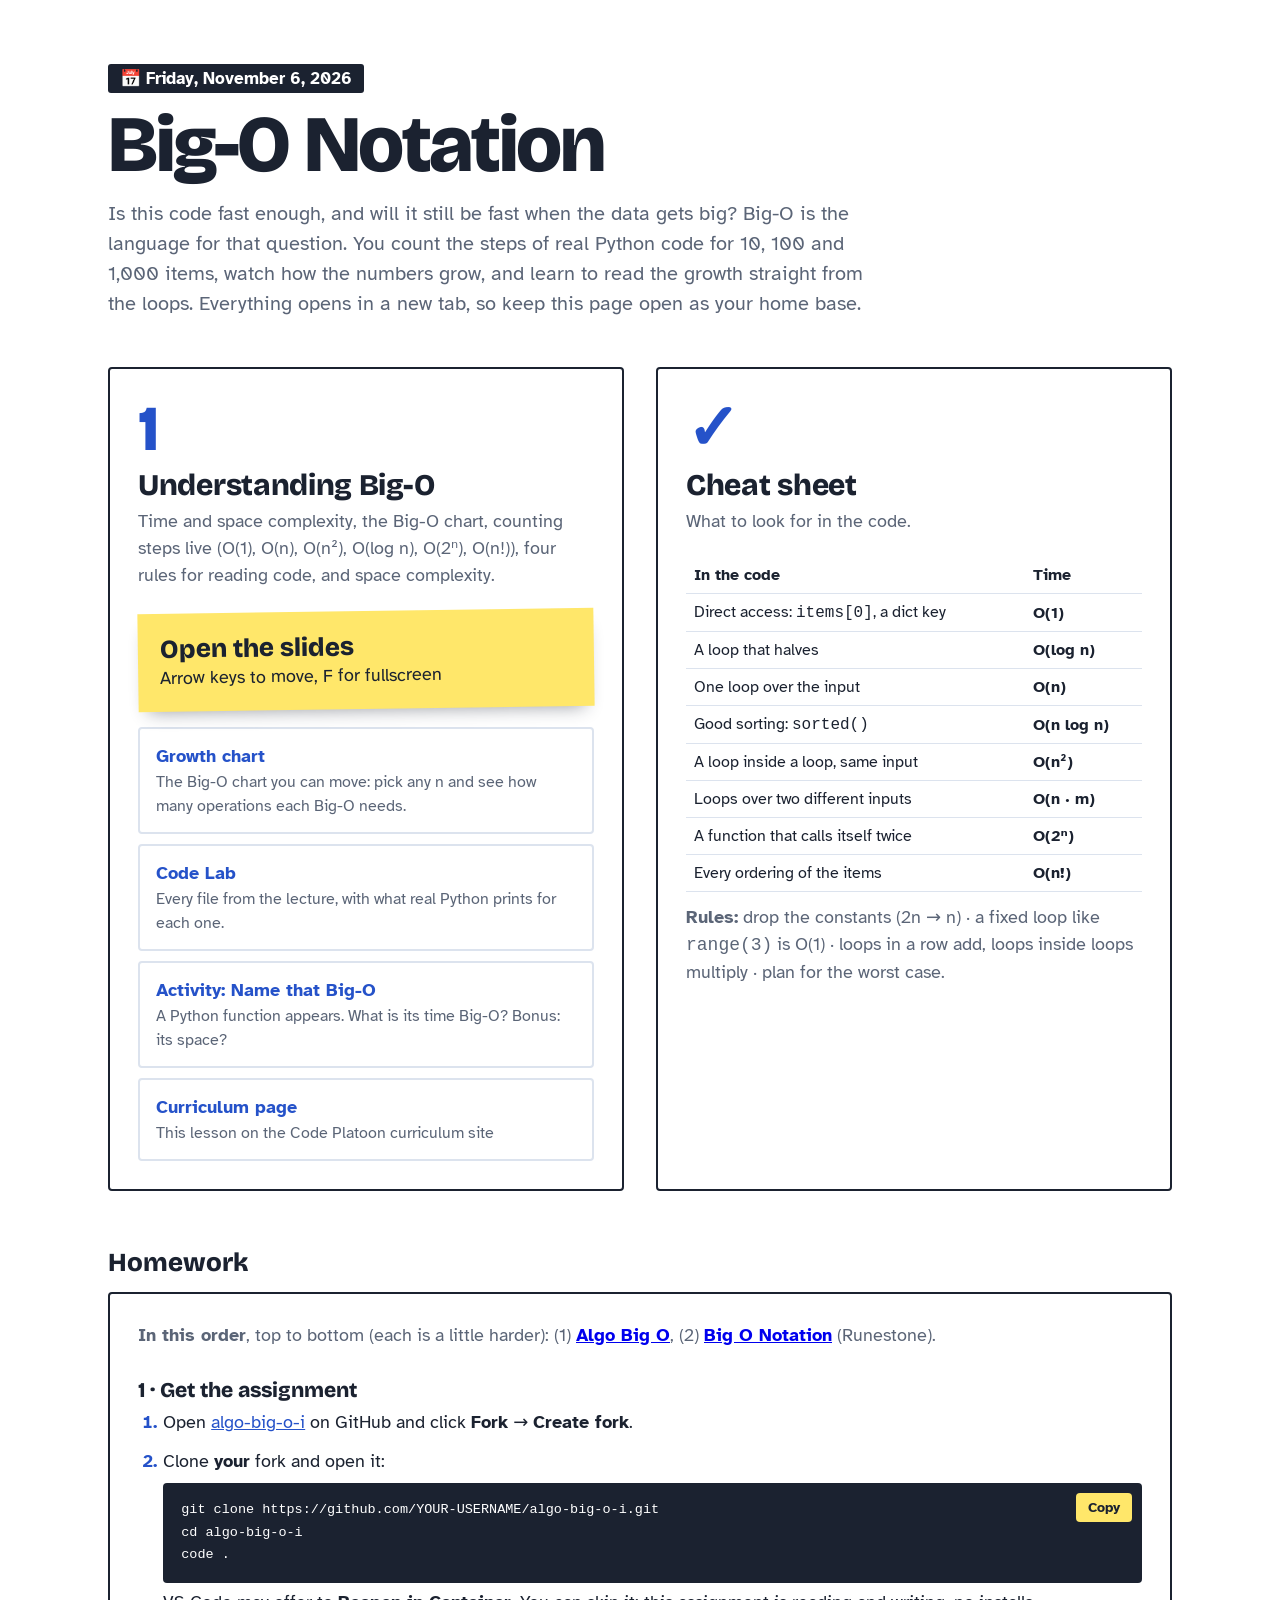
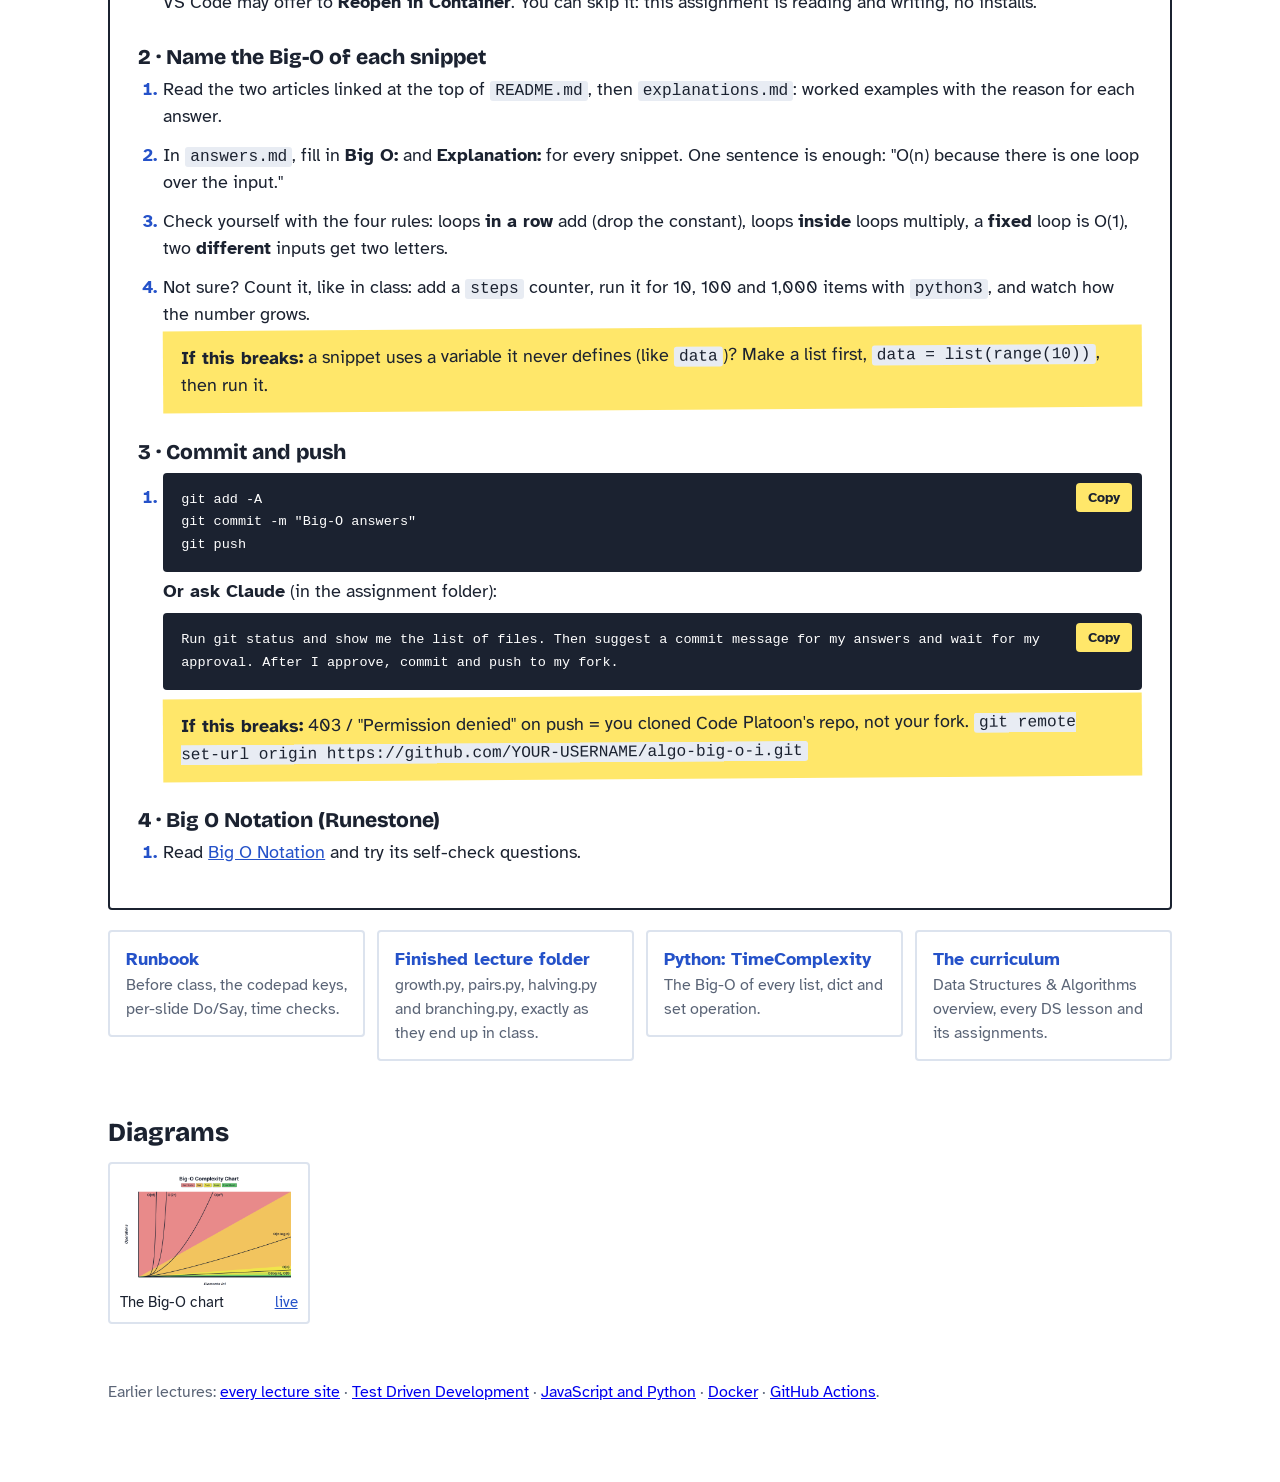
==== index.html @ f4eacbfa "Big-O Notation lecture: 15 slides with Python code-alongs, live Big-O chart, Name that Big-O activit" ====
<!doctype html>
<html lang="en">
<head>
<meta charset="utf-8">
<meta name="viewport" content="width=device-width, initial-scale=1">
<title>Big-O Notation</title>
<link href="https://fonts.googleapis.com/css2?family=Atkinson+Hyperlegible:wght@400;700&family=Bricolage+Grotesque:opsz,wght@12..96,700;12..96,800&display=swap" rel="stylesheet">
<style>
  :root { --paper:#f4f6f9; --grid:#dce3ee; --ink:#1b2230; --muted:#5b6577; --blue:#2552c9; --green:#13795b; --sticky:#ffe76a; }
  * { box-sizing: border-box; }
  body { margin: 0; font-family: 'Atkinson Hyperlegible', system-ui, sans-serif; color: var(--ink); font-size: 18px; line-height: 1.5;
    background: var(--paper) linear-gradient(var(--grid) 1px, transparent 1px) -1px -1px / 40px 40px,
                linear-gradient(90deg, var(--grid) 1px, transparent 1px) -1px -1px / 40px 40px; }
  main { max-width: 1120px; margin: 0 auto; padding: 64px 28px 80px; }
  h1 { font: 800 clamp(44px, 7vw, 80px)/0.95 'Bricolage Grotesque', sans-serif; letter-spacing: -0.03em; margin: 0 0 16px; }
  .lede { max-width: 60ch; color: var(--muted); font-size: 20px; margin: 0 0 48px; }
  .lectures { display: grid; grid-template-columns: repeat(auto-fit, minmax(320px, 1fr)); gap: 32px; }
  section { background: #fff; border: 2px solid var(--ink); border-radius: 4px; padding: 28px; }
  .date { display: inline-block; font: 700 17px 'Atkinson Hyperlegible', sans-serif; background: var(--ink); color: #fff; padding: 4px 12px; border-radius: 3px; margin: 0 0 14px; }
  .num { font: 800 64px/1 'Bricolage Grotesque', sans-serif; color: var(--blue); }
  h2 { font: 800 30px/1.1 'Bricolage Grotesque', sans-serif; margin: 8px 0 6px; letter-spacing: -0.01em; }
  section > p { margin: 0 0 22px; color: var(--muted); }
  a.slides { display: block; background: var(--sticky); color: var(--ink); text-decoration: none; padding: 20px 22px; margin-bottom: 18px;
    transform: rotate(-0.8deg); box-shadow: 0 10px 18px -10px rgb(27 34 48 / 0.45); transition: transform .15s; }
  a.slides:hover, a.slides:focus-visible { transform: rotate(0deg) translateY(-2px); }
  a.slides b { display: block; font: 800 26px 'Bricolage Grotesque', sans-serif; }
  ol { list-style: none; margin: 0; padding: 0; display: grid; gap: 10px; }
  ol a { display: block; padding: 14px 16px; border: 2px solid var(--grid); border-radius: 4px; color: var(--ink); text-decoration: none; }
  ol a:hover, ol a:focus-visible { border-color: var(--blue); }
  ol a b { color: var(--blue); }
  ol a span { display: block; color: var(--muted); font-size: 16px; }
  h3 { font: 800 26px 'Bricolage Grotesque', sans-serif; margin: 56px 0 14px; }
  .kit { display: grid; grid-template-columns: repeat(auto-fit, minmax(240px, 1fr)); gap: 12px; }
  .kit a { background: #fff; }
  .gallery { display: grid; grid-template-columns: repeat(auto-fill, minmax(200px, 1fr)); gap: 14px; }
  .gallery figure { margin: 0; background: #fff; border: 2px solid var(--grid); border-radius: 4px; padding: 8px; }
  .gallery img { width: 100%; aspect-ratio: 16/10; object-fit: cover; object-position: top; display: block; }
  .gallery figcaption { font-size: 15px; padding: 6px 2px 0; display: flex; justify-content: space-between; gap: 8px; }
  .gallery figcaption a { color: var(--blue); }
  .install { margin-bottom: 20px; }
  .install h4 { font: 800 21px 'Bricolage Grotesque', sans-serif; margin: 28px 0 6px; }
  .install h4:first-child { margin-top: 0; }
  .install .steps { display: block; list-style: decimal; padding-left: 1.4em; margin: 0 0 14px; }
  .install .steps li::marker { font-weight: 700; color: var(--blue); } .install .steps li { margin-bottom: 12px; }
  .os { display: grid; grid-template-columns: 1fr 1fr; gap: 0 28px; }
  .os h5 { font: 700 17px 'Bricolage Grotesque', sans-serif; margin: 6px 0 4px; }
  @media (max-width: 760px) { .os { grid-template-columns: 1fr; } }
  .install code { font-size: 0.9em; background: #e8ecf3; padding: 1px 5px; border-radius: 3px; }
  .cmdwrap { position: relative; margin: 8px 0 6px; }
  pre.cmd { background: var(--ink); color: #fff; padding: 16px 18px; padding-right: 90px; border-radius: 4px; overflow-x: auto; margin: 0; font-size: 15px; }
  pre.cmd code { background: none; padding: 0; }
  .copy { position: absolute; top: 10px; right: 10px; font: 700 14px 'Atkinson Hyperlegible'; padding: 6px 12px; border-radius: 4px; border: 0; background: var(--sticky); color: var(--ink); cursor: pointer; }
  .fail { margin: 0 0 8px; padding: 14px 18px; background: var(--sticky); transform: rotate(-0.4deg); }
  .install .steps a, details a { display: inline; padding: 0; border: 0; color: var(--blue); text-decoration: underline; }
  details { margin: 6px 0 14px; }
  summary { cursor: pointer; font-weight: 700; color: var(--blue); }
  footer { margin-top: 56px; color: var(--muted); font-size: 16px; }
  a:focus-visible, summary:focus-visible { outline: 3px solid var(--blue); outline-offset: 2px; }
  @media (prefers-reduced-motion: reduce) { a.slides { transition: none; } }
  .install table { border-collapse: collapse; background: #fff; margin: 10px 0; font-size: 15px; display: block; overflow-x: auto; max-width: 100%; }
  .install th, .install td { border: 1px solid var(--grid); padding: 6px 10px; text-align: left; }
  .cheat { border-collapse: collapse; width: 100%; font-size: 16px; }
  .cheat th, .cheat td { border-bottom: 1px solid var(--grid); padding: 6px 8px; text-align: left; }
  .cheat td:last-child { white-space: nowrap; }
</style>
</head>
<body>
<main>
  <p class="date">📅 Friday, November 6, 2026</p>
  <h1>Big-O Notation</h1>
  <p class="lede">Is this code fast enough, and will it still be fast when the data gets big? Big-O is the language for that question. You count the steps of real Python code for 10, 100 and 1,000 items, watch how the numbers grow, and learn to read the growth straight from the loops. Everything opens in a new tab, so keep this page open as your home base.</p>

  <div class="lectures">
    <section>
      <div class="num">1</div>
      <h2>Understanding Big-O</h2>
      <p>Time and space complexity, the Big-O chart, counting steps live (O(1), O(n), O(n²), O(log n), O(2ⁿ), O(n!)), four rules for reading code, and space complexity.</p>
      <a class="slides" href="lecture-1-big-o/slides.html" target="_blank" rel="noopener"><b>Open the slides</b>Arrow keys to move, F for fullscreen</a>
      <ol>
        <li><a href="lecture-1-big-o/growth-chart/" target="_blank" rel="noopener"><b>Growth chart</b><span>The Big-O chart you can move: pick any n and see how many operations each Big-O needs.</span></a></li>
        <li><a href="lecture-1-big-o/code-lab/" target="_blank" rel="noopener"><b>Code Lab</b><span>Every file from the lecture, with what real Python prints for each one.</span></a></li>
        <li><a href="lecture-1-big-o/activity-name-that-big-o/" target="_blank" rel="noopener"><b>Activity: Name that Big-O</b><span>A Python function appears. What is its time Big-O? Bonus: its space?</span></a></li>
        <li><a href="https://codeplatoon.github.io/se-curriculum/phase-I/03-DS-Algorithms/02-big-o/" target="_blank" rel="noopener"><b>Curriculum page</b><span>This lesson on the Code Platoon curriculum site</span></a></li>
      </ol>
    </section>
    <section>
      <div class="num">✓</div>
      <h2>Cheat sheet</h2>
      <p>What to look for in the code.</p>
      <table class="cheat">
        <tr><th>In the code</th><th>Time</th></tr>
        <tr><td>Direct access: <code>items[0]</code>, a dict key</td><td><b>O(1)</b></td></tr>
        <tr><td>A loop that halves</td><td><b>O(log n)</b></td></tr>
        <tr><td>One loop over the input</td><td><b>O(n)</b></td></tr>
        <tr><td>Good sorting: <code>sorted()</code></td><td><b>O(n log n)</b></td></tr>
        <tr><td>A loop inside a loop, same input</td><td><b>O(n²)</b></td></tr>
        <tr><td>Loops over two different inputs</td><td><b>O(n · m)</b></td></tr>
        <tr><td>A function that calls itself twice</td><td><b>O(2ⁿ)</b></td></tr>
        <tr><td>Every ordering of the items</td><td><b>O(n!)</b></td></tr>
      </table>
      <p style="margin-top:12px"><b>Rules:</b> drop the constants (2n → n) · a fixed loop like <code>range(3)</code> is O(1) · loops in a row add, loops inside loops multiply · plan for the worst case.</p>
    </section>
  </div>

  <h3 id="homework">Homework</h3>
  <section class="install">
    <p><b>In this order</b>, top to bottom (each is a little harder): (1) <a href="https://github.com/Code-Platoon-Assignments/algo-big-o-i" target="_blank" rel="noopener"><b>Algo Big O</b></a>, (2) <a href="https://runestone.academy/ns/books/published/cppds/AlgorithmAnalysis/BigONotation.html" target="_blank" rel="noopener"><b>Big O Notation</b></a> (Runestone).</p>

    <h4>1 · Get the assignment</h4>
    <ol class="steps">
      <li>Open <a href="https://github.com/Code-Platoon-Assignments/algo-big-o-i" target="_blank" rel="noopener">algo-big-o-i</a> on GitHub and click <b>Fork</b> → <b>Create fork</b>.</li>
      <li>Clone <b>your</b> fork and open it:
        <div class="cmdwrap"><pre class="cmd"><code>git clone https://github.com/YOUR-USERNAME/algo-big-o-i.git
cd algo-big-o-i
code .</code></pre><button type="button" class="copy">Copy</button></div>
        VS Code may offer to <b>Reopen in Container</b>. You can skip it: this assignment is reading and writing, no installs.</li>
    </ol>

    <h4>2 · Name the Big-O of each snippet</h4>
    <ol class="steps">
      <li>Read the two articles linked at the top of <code>README.md</code>, then <code>explanations.md</code>: worked examples with the reason for each answer.</li>
      <li>In <code>answers.md</code>, fill in <b>Big O:</b> and <b>Explanation:</b> for every snippet. One sentence is enough: "O(n) because there is one loop over the input."</li>
      <li>Check yourself with the four rules: loops <b>in a row</b> add (drop the constant), loops <b>inside</b> loops multiply, a <b>fixed</b> loop is O(1), two <b>different</b> inputs get two letters.</li>
      <li>Not sure? Count it, like in class: add a <code>steps</code> counter, run it for 10, 100 and 1,000 items with <code>python3</code>, and watch how the number grows.
        <p class="fail"><b>If this breaks:</b> a snippet uses a variable it never defines (like <code>data</code>)? Make a list first, <code>data = list(range(10))</code>, then run it.</p></li>
    </ol>

    <h4>3 · Commit and push</h4>
    <ol class="steps">
      <li><div class="cmdwrap"><pre class="cmd"><code>git add -A
git commit -m "Big-O answers"
git push</code></pre><button type="button" class="copy">Copy</button></div>
        <b>Or ask Claude</b> (in the assignment folder):
        <div class="cmdwrap"><pre class="cmd" style="white-space:pre-wrap"><code>Run git status and show me the list of files. Then suggest a commit message for my answers and wait for my approval. After I approve, commit and push to my fork.</code></pre><button type="button" class="copy">Copy</button></div>
        <p class="fail"><b>If this breaks:</b> 403 / "Permission denied" on push = you cloned Code Platoon's repo, not your fork. <code>git remote set-url origin https://github.com/YOUR-USERNAME/algo-big-o-i.git</code></p></li>
    </ol>

    <h4>4 · Big O Notation (Runestone)</h4>
    <ol class="steps">
      <li>Read <a href="https://runestone.academy/ns/books/published/cppds/AlgorithmAnalysis/BigONotation.html" target="_blank" rel="noopener">Big O Notation</a> and try its self-check questions.</li>
    </ol>
  </section>

  <ol class="kit">
    <li><a href="https://github.com/kabeier/intro-big-o/blob/main/demo-kit/RUNBOOK.md" target="_blank" rel="noopener"><b>Runbook</b><span>Before class, the codepad keys, per-slide Do/Say, time checks.</span></a></li>
    <li><a href="https://github.com/kabeier/intro-big-o/tree/main/demo-kit/big-o" target="_blank" rel="noopener"><b>Finished lecture folder</b><span>growth.py, pairs.py, halving.py and branching.py, exactly as they end up in class.</span></a></li>
    <li><a href="https://wiki.python.org/moin/TimeComplexity" target="_blank" rel="noopener"><b>Python: TimeComplexity</b><span>The Big-O of every list, dict and set operation.</span></a></li>
    <li><a href="https://codeplatoon.github.io/se-curriculum/phase-I/03-DS-Algorithms/" target="_blank" rel="noopener"><b>The curriculum</b><span>Data Structures &amp; Algorithms overview, every DS lesson and its assignments.</span></a></li>
  </ol>

  <h3>Diagrams</h3>
  <div class="gallery">
    <figure><a href="diagrams/BO1-01-big-o-chart.png" target="_blank" rel="noopener"><img src="diagrams/BO1-01-big-o-chart.png" alt="Big-O complexity chart: operations against elements. O(1) and O(log n) stay flat in the green Excellent band, O(n) is a gentle line in the yellow Fair band, O(n log n) bends up through the orange Bad band, and O(n squared), O(2 to the n) and O(n factorial) shoot up through the red Horrible band." loading="lazy"></a>
    <figcaption>The Big-O chart<a href="lecture-1-big-o/growth-chart/" target="_blank" rel="noopener">live</a></figcaption></figure>
  </div>

  <footer>Earlier lectures: <a href="https://kabeier.github.io/cp-lectures/" target="_blank" rel="noopener">every lecture site</a> · <a href="https://kabeier.github.io/intro-tdd/" target="_blank" rel="noopener">Test Driven Development</a> · <a href="https://kabeier.github.io/intro-js-py/" target="_blank" rel="noopener">JavaScript and Python</a> · <a href="https://kabeier.github.io/intro-docker/" target="_blank" rel="noopener">Docker</a> · <a href="https://kabeier.github.io/intro-github-actions/" target="_blank" rel="noopener">GitHub Actions</a>.</footer>
</main>
<script>
  document.querySelectorAll('.copy').forEach((b) => b.onclick = async () => {
    await navigator.clipboard.writeText(b.previousElementSibling.innerText.trim()); b.textContent = 'Copied'; setTimeout(() => (b.textContent = 'Copy'), 1500)
  })
</script>
</body>
</html>
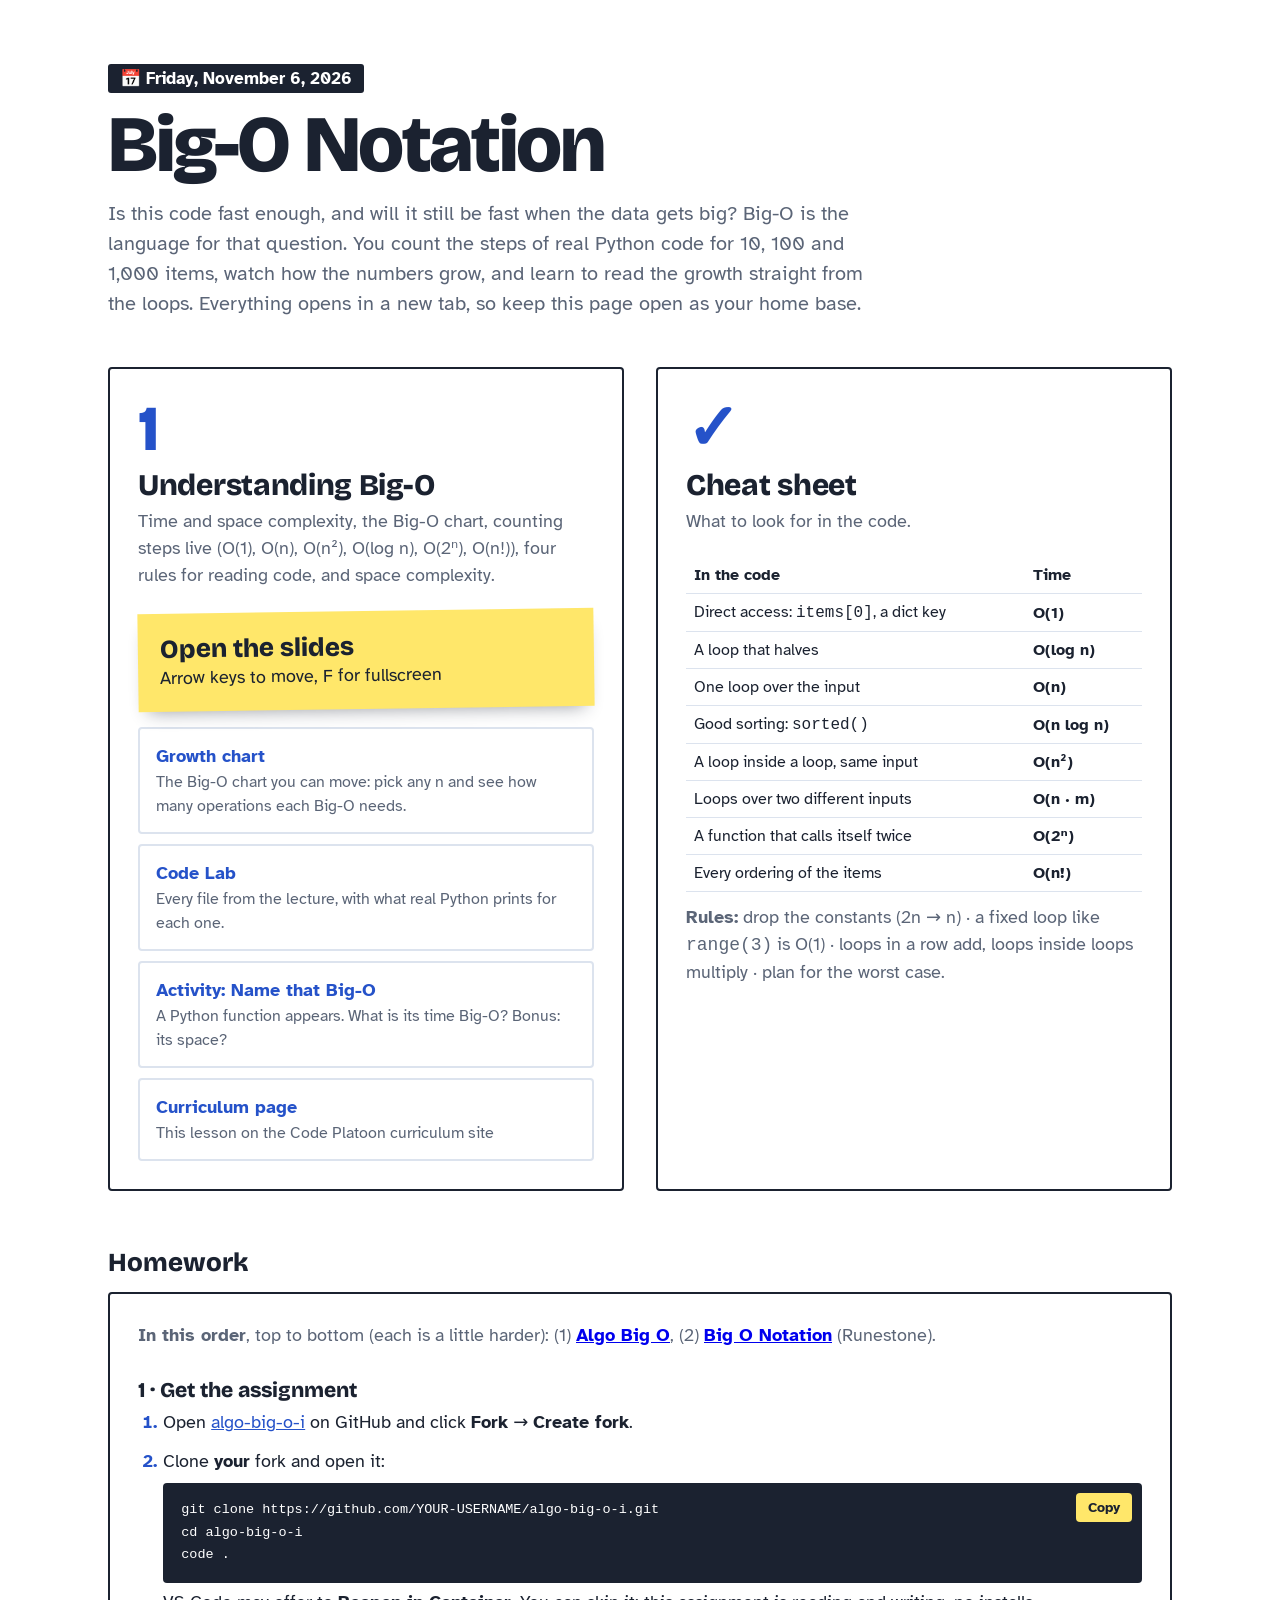
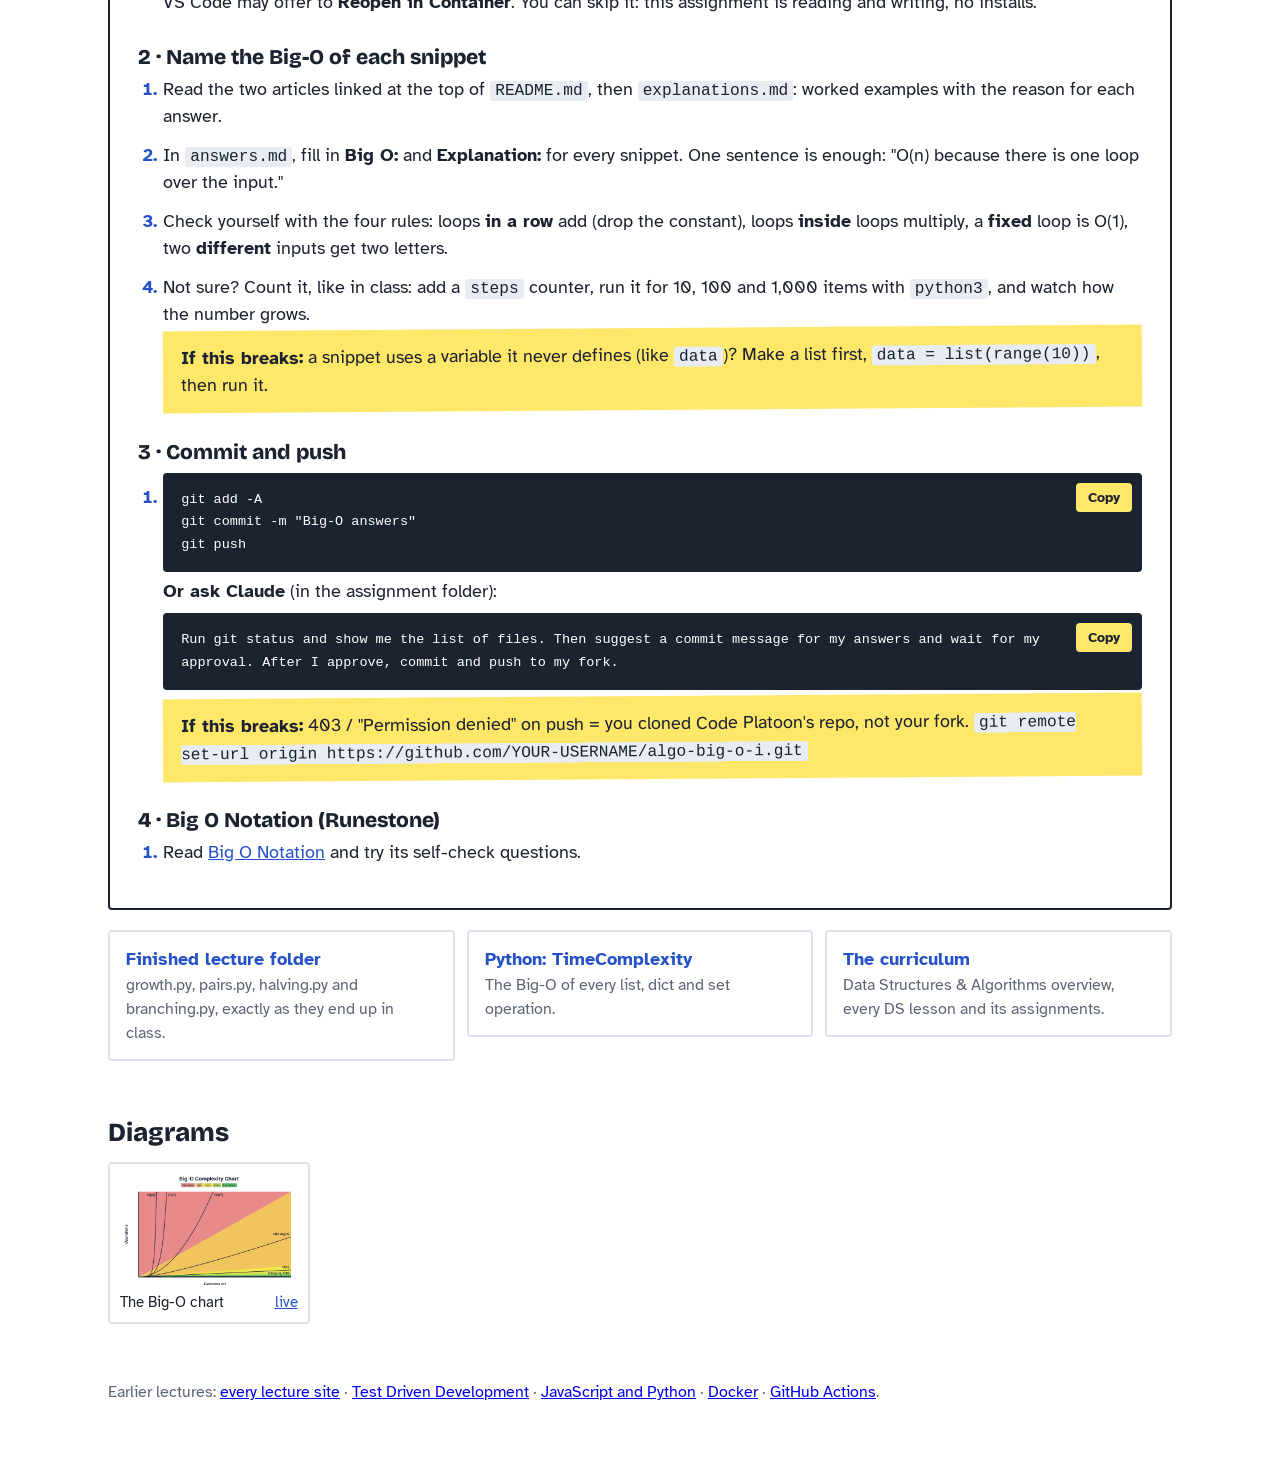
==== commit a93bdb8c: "Remove the runbook link from the student landing page Co-Authored-By: Claude Opus 5.5 <noreply@anthr" ====
--- a/index.html
+++ b/index.html
@@ -142,7 +142,6 @@
   </section>
 
   <ol class="kit">
-    <li><a href="https://github.com/kabeier/intro-big-o/blob/main/demo-kit/RUNBOOK.md" target="_blank" rel="noopener"><b>Runbook</b><span>Before class, the codepad keys, per-slide Do/Say, time checks.</span></a></li>
     <li><a href="https://github.com/kabeier/intro-big-o/tree/main/demo-kit/big-o" target="_blank" rel="noopener"><b>Finished lecture folder</b><span>growth.py, pairs.py, halving.py and branching.py, exactly as they end up in class.</span></a></li>
     <li><a href="https://wiki.python.org/moin/TimeComplexity" target="_blank" rel="noopener"><b>Python: TimeComplexity</b><span>The Big-O of every list, dict and set operation.</span></a></li>
     <li><a href="https://codeplatoon.github.io/se-curriculum/phase-I/03-DS-Algorithms/" target="_blank" rel="noopener"><b>The curriculum</b><span>Data Structures &amp; Algorithms overview, every DS lesson and its assignments.</span></a></li>
